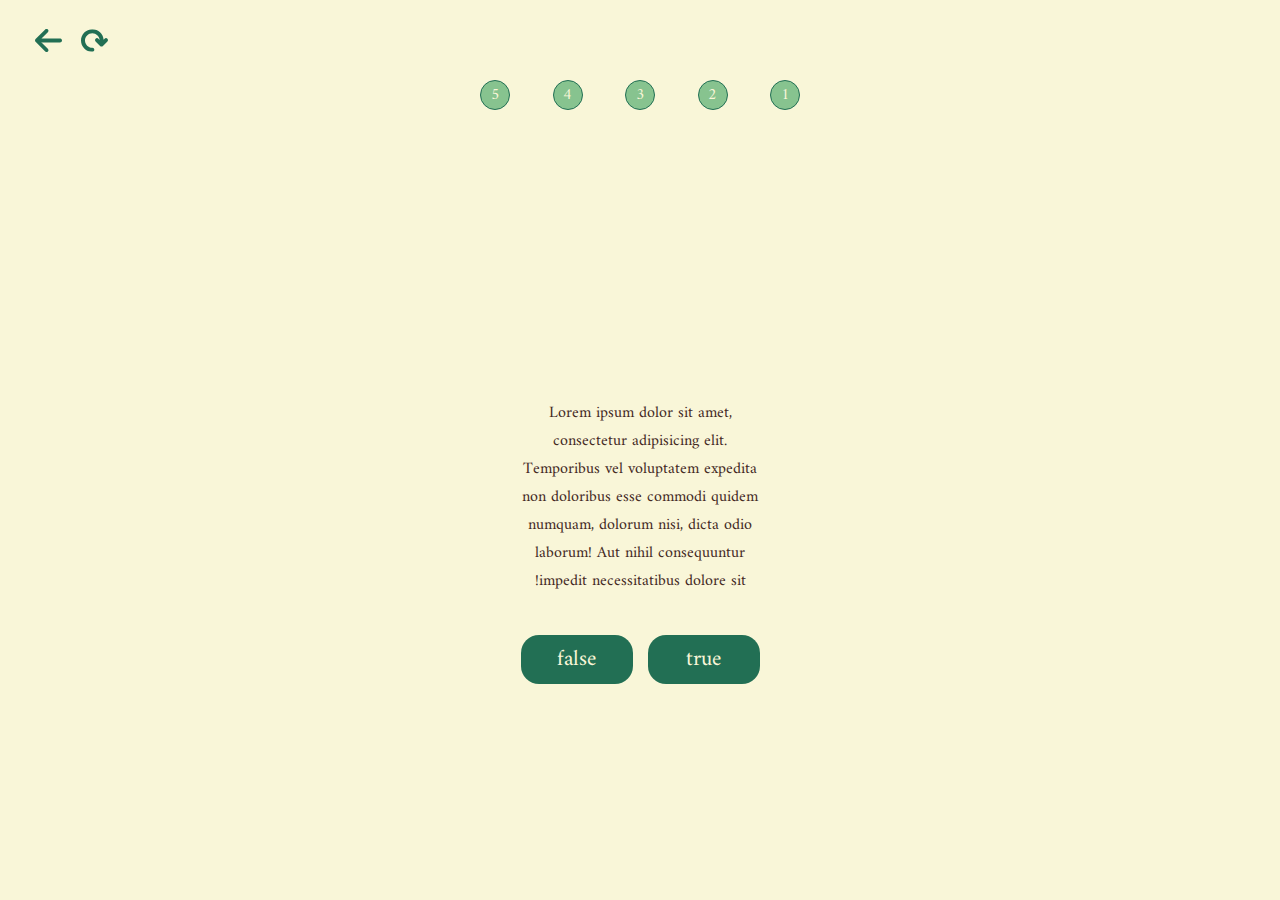
==== The-Game/the-game.html @ e327e23e "DESIGNING QUESIONS PAGE" ====
<!DOCTYPE html>
<html lang='ar' dir="rtl">

    <head>
        <meta charset='UTF-8'>
        <meta http-equiv='Content-Type' content='text/html; charset=UTF-8'>
        <meta name='viewport' content='width=device-width, initial-scale=1.0'>
        <link rel='stylesheet' href='the-game-style.css'>
        <link rel='stylesheet' href='the.game-queries.css'>
        <link href="https://fonts.googleapis.com/css2?family=Amiri:wght@400;700&display=swap" rel="stylesheet">
        <title>تحليل الخاطر</title>
    </head>

    <body>
        <nav>
            <div class="nav-item ">
                <a href="">
                    <img class="nav-function" src="../resouces/redo.svg" alt="redo test">
                </a>
            </div>
            <div class="nav-item ">
                <a href="">
                    <img class="nav-function" src="../resouces/back-arrow.svg" alt="back-arrow">
                </a>
            </div>
        </nav>
        <main class="container">
            <div class="center-container">
                <div class="steps-side">
                    <ul class="steps-list">
                        <li class="step">1</li>
                        <li class="step">2</li>
                        <li class="step">3</li>
                        <li class="step">4</li>
                        <li class="step">5</li>
                    </ul>
                </div>
                <div class="questions-side">
                    <div class="question-div">
                        <span class="question">Lorem ipsum dolor sit amet, consectetur adipisicing elit. Temporibus vel voluptatem expedita non doloribus esse commodi quidem numquam, dolorum nisi, dicta odio laborum! Aut nihil consequuntur impedit necessitatibus dolore sit!</span>
                    </div>
                    <div class="choices">
                        <div class="choice">true</div>
                        <div class="choice">false</div>
                    </div>
                </div>
            </div>
        </main>
    </body>
</html>
---- The-Game/the-game-style.css ----
/********************
REUSABLE & COMMON-CODE
********************/
* {
    margin: 0;
    padding: 0;
    box-sizing: border-box;
}

body {
    user-select: none;
    outline: none;
    overflow-x: hidden;
    width: 100vw;
    font-family: 'Amiri', serif;
    background-color: var(--white);
    color: var(--brown);
    text-align: center;
    margin: 0 auto;
}

:root {
    --red: #DA2C38;
    --white: #f9f6d8;
    --green: #226F54;
    --light-green: #87C38F;
    --dark-green: #1a5540;
    --brown:#43291F;
}  

.container{
    width: 94%;
    max-width: 320px;
    margin: 0 auto;
    display: flex;
    justify-content: center;
}

/********************
******* HOME *********
********************/

/****   NAV    ****/

nav{
    height: 10vh;
    width: 100%;
    display: flex;
    flex-direction: row;
    padding: 16px;
    align-items: center;
    justify-content:end ;
}

.nav-item{
    margin-left: 1.2rem;
    cursor: pointer;
}

.nav-function{
    width:27px;
    height: 27px;
}

/****   MAIN    ****/

main{
    height: 90vh;
    display: flex;
    align-items: center;
    margin: 0 auto;
    transform:translateY(-10px);
}

.center-container{
    width: 100%;
    height: 100%;
    display: flex;
    flex-direction: column;
}

.steps-side{
    flex:1;
}

.steps-list{
    display: flex;
    justify-content: space-between;
    height: 100%;
    list-style-type:none;
}

.step{
    width: 30px;
    height: 30px;
    border-radius:50%;
    background-color: var(--light-green);
    color: var(--white);
    border: 1px solid var(--green)
    
}

.questions-side{
    flex:10;
    display: flex;
    flex-direction:column ;
    justify-content: center;
}

.question-div{
    padding: 40px;
}

.choices{
    display: flex;
    width: 100%;
    gap: 15px;
    justify-content: center;
}

.choice{
    width: 35%;
    color: var(--white);
    background-color: var(--green);
    text-align: center;
    font-size: 1.4rem;
    padding:5px 16px;
    border-radius: 18px;
    cursor: pointer;
    /* to remove the blue ugly shade when pressing the button */
    -webkit-tap-highlight-color: transparent;
    text-decoration: none;
    transition: 0.7s;
}
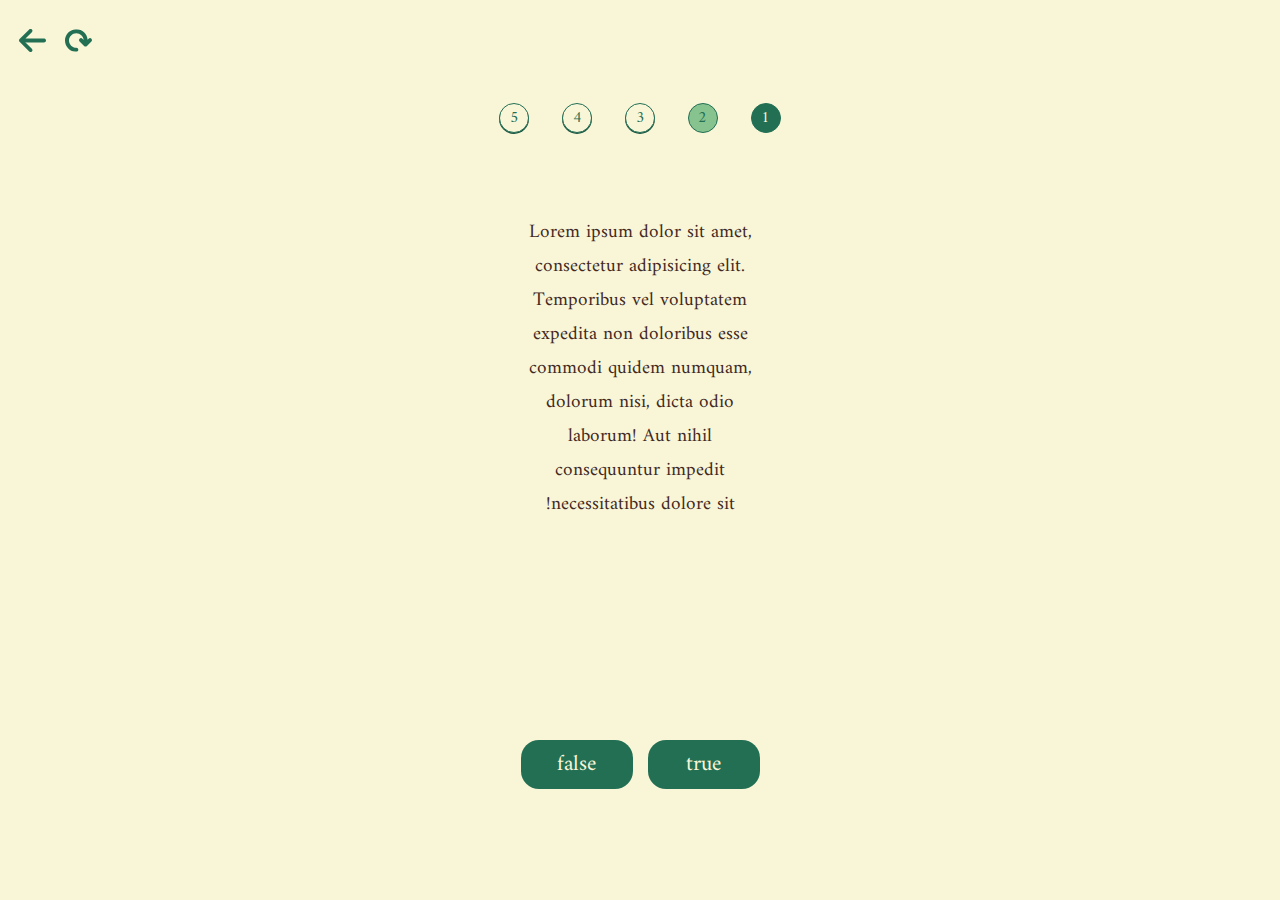
==== commit 77462f66: "DESIGN IS DONE" ====
--- a/The-Game/the-game.html
+++ b/The-Game/the-game.html
@@ -29,8 +29,8 @@
             <div class="center-container">
                 <div class="steps-side">
                     <ul class="steps-list">
-                        <li class="step">1</li>
-                        <li class="step">2</li>
+                        <li class="step-clicked">1</li>
+                        <li class="step-current">2</li>
                         <li class="step">3</li>
                         <li class="step">4</li>
                         <li class="step">5</li>
--- a/The-Game/the-game-style.css
+++ b/The-Game/the-game-style.css
@@ -47,7 +47,6 @@
     width: 100%;
     display: flex;
     flex-direction: row;
-    padding: 16px;
     align-items: center;
     justify-content:end ;
 }
@@ -65,7 +64,7 @@
 /****   MAIN    ****/
 
 main{
-    height: 90vh;
+    height: 80vh;
     display: flex;
     align-items: center;
     margin: 0 auto;
@@ -77,16 +76,22 @@
     height: 100%;
     display: flex;
     flex-direction: column;
+    justify-content: space-around;
 }
 
 .steps-side{
-    flex:1;
+    display: flex;
+    align-items: center;
+    justify-content: center;
+    height: 5vh;
+    padding-top:0.5rem;
 }
 
 .steps-list{
+    /* TODO: the width will depend on the number of steps */
+    width: 88%;
     display: flex;
     justify-content: space-between;
-    height: 100%;
     list-style-type:none;
 }
 
@@ -94,21 +99,49 @@
     width: 30px;
     height: 30px;
     border-radius:50%;
-    background-color: var(--light-green);
-    color: var(--white);
-    border: 1px solid var(--green)
-    
+    background-color: var(--white);
+    color: var(--green);
+    border: 1px solid var(--green);
+    box-shadow: 0 1px var(--dark-green);
 }
 
+.step-clicked{
+    width: 30px;
+    height: 30px;
+    border-radius:50%;
+    background-color: var(--green);
+    color: var(--white);
+    border: 1px solid var(--green);
+    box-shadow: 0 0px var(--dark-green);
+    translate:transformY(1px);
+}
+
+.step-current{
+    width: 30px;
+    height: 30px;
+    border-radius:50%;
+    color: var(--green);
+    background-color: var(--light-green);
+    border: 1px solid var(--green);
+    box-shadow: 0 0px var(--dark-green);
+    translate:transformY(1px);
+}
+
+
 .questions-side{
-    flex:10;
+    height: 70vh;
     display: flex;
     flex-direction:column ;
-    justify-content: center;
+    justify-content: space-between;
+    padding-top: 1rem;
 }
 
 .question-div{
     padding: 40px;
+}
+
+.question{
+    font-size: 1.2rem;
 }
 
 .choices{
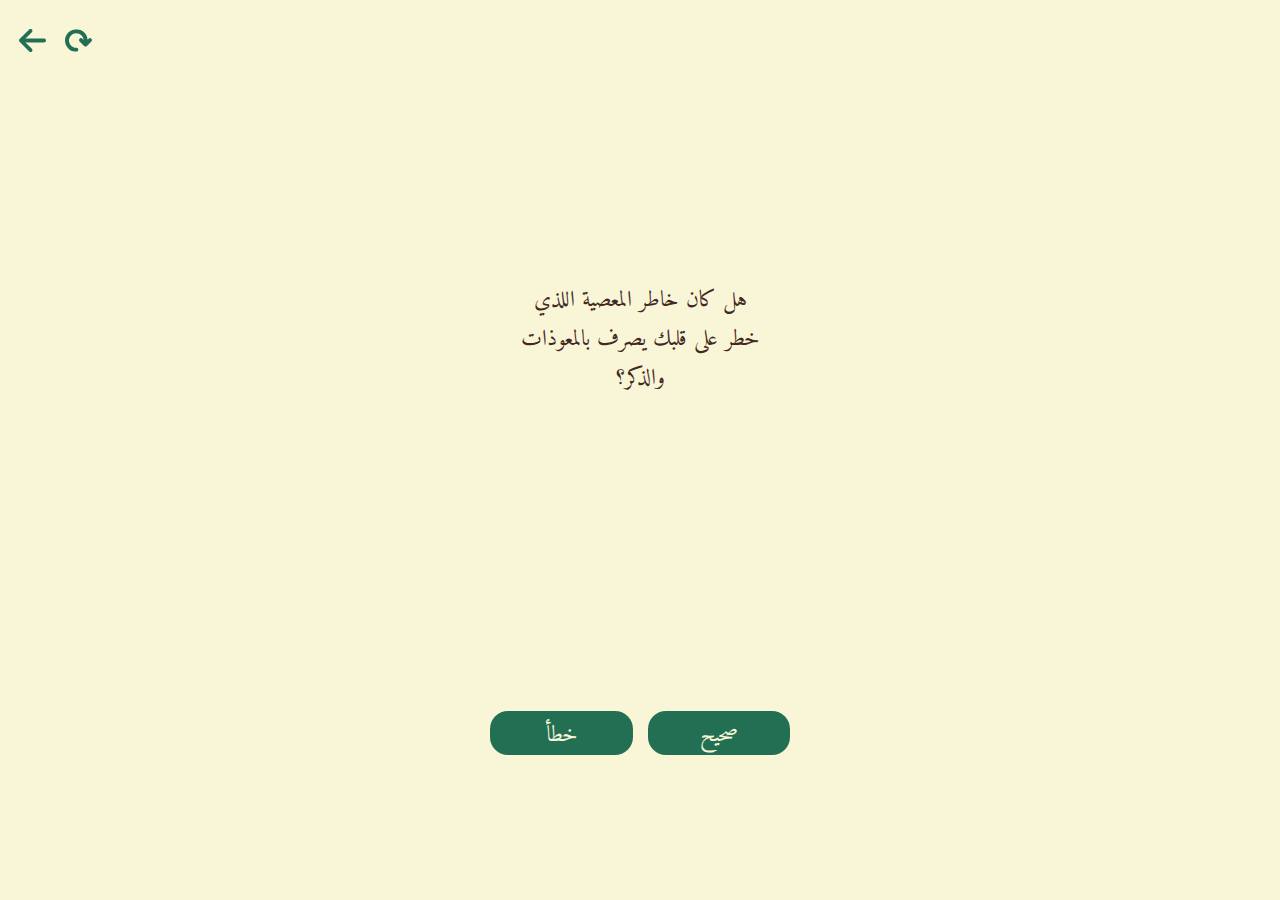
==== commit a97b7dc0: "THE LOGIC OF THE GAME IS DONE" ====
--- a/The-Game/the-game.html
+++ b/The-Game/the-game.html
@@ -1,51 +1,41 @@
-
 <!DOCTYPE html>
 <html lang='ar' dir="rtl">
 
-    <head>
-        <meta charset='UTF-8'>
-        <meta http-equiv='Content-Type' content='text/html; charset=UTF-8'>
-        <meta name='viewport' content='width=device-width, initial-scale=1.0'>
-        <link rel='stylesheet' href='the-game-style.css'>
-        <link rel='stylesheet' href='the.game-queries.css'>
-        <link href="https://fonts.googleapis.com/css2?family=Amiri:wght@400;700&display=swap" rel="stylesheet">
-        <title>تحليل الخاطر</title>
-    </head>
+<head>
+    <meta charset='UTF-8'>
+    <meta http-equiv='Content-Type' content='text/html; charset=UTF-8'>
+    <meta name='viewport' content='width=device-width, initial-scale=1.0'>
+    <link rel='stylesheet' href='the-game-style.css' crossorigin="anonymous">
+    <!-- <link rel='stylesheet' href='the-game-queries.css'> -->
+    <link href="https://fonts.googleapis.com/css2?family=Amiri:wght@400;700&display=swap" rel="stylesheet">
+    <title>تحليل الخاطر</title>
+</head>
 
-    <body>
-        <nav>
-            <div class="nav-item ">
-                <a href="">
-                    <img class="nav-function" src="../resouces/redo.svg" alt="redo test">
-                </a>
+<body>
+    <nav>
+        <div class="nav-item ">
+            <a href="">
+                <img class="nav-function" id="redo" src="../resouces/redo.svg" alt="redo test">
+            </a>
+        </div>
+        <div class="nav-item ">
+            <a href="">
+                <img class="nav-function" id="backward" src="../resouces/back-arrow.svg" alt="back-arrow">
+            </a>
+        </div>
+    </nav>
+    <main class="container">
+        <div class="text-side">
+            <div class="text-div">
+                <span class="text" id="text"></span>
             </div>
-            <div class="nav-item ">
-                <a href="">
-                    <img class="nav-function" src="../resouces/back-arrow.svg" alt="back-arrow">
-                </a>
+            <div class="choices" id="choices">
+                <div class="choice" id="answer-true">صحيح</div>
+                <div class="choice" id="answer-false">خطأ</div>
             </div>
-        </nav>
-        <main class="container">
-            <div class="center-container">
-                <div class="steps-side">
-                    <ul class="steps-list">
-                        <li class="step-clicked">1</li>
-                        <li class="step-current">2</li>
-                        <li class="step">3</li>
-                        <li class="step">4</li>
-                        <li class="step">5</li>
-                    </ul>
-                </div>
-                <div class="questions-side">
-                    <div class="question-div">
-                        <span class="question">Lorem ipsum dolor sit amet, consectetur adipisicing elit. Temporibus vel voluptatem expedita non doloribus esse commodi quidem numquam, dolorum nisi, dicta odio laborum! Aut nihil consequuntur impedit necessitatibus dolore sit!</span>
-                    </div>
-                    <div class="choices">
-                        <div class="choice">true</div>
-                        <div class="choice">false</div>
-                    </div>
-                </div>
-            </div>
-        </main>
-    </body>
+        </div>
+    </main>
+    <script src="the-game-code.js"></script>
+</body>
+
 </html>--- a/The-Game/the-game-style.css
+++ b/The-Game/the-game-style.css
@@ -1,6 +1,7 @@
 /********************
 REUSABLE & COMMON-CODE
 ********************/
+
 * {
     margin: 0;
     padding: 0;
@@ -26,14 +27,13 @@
     --light-green: #87C38F;
     --dark-green: #1a5540;
     --brown:#43291F;
+    --grey : #7f8c8d;
 }  
 
 .container{
     width: 94%;
     max-width: 320px;
     margin: 0 auto;
-    display: flex;
-    justify-content: center;
 }
 
 /********************
@@ -64,84 +64,28 @@
 /****   MAIN    ****/
 
 main{
-    height: 80vh;
+    height:90vh;
     display: flex;
+    justify-content: center;
     align-items: center;
     margin: 0 auto;
-    transform:translateY(-10px);
+   
 }
 
-.center-container{
-    width: 100%;
-    height: 100%;
-    display: flex;
-    flex-direction: column;
-    justify-content: space-around;
-}
-
-.steps-side{
-    display: flex;
-    align-items: center;
-    justify-content: center;
-    height: 5vh;
-    padding-top:0.5rem;
-}
-
-.steps-list{
-    /* TODO: the width will depend on the number of steps */
-    width: 88%;
-    display: flex;
-    justify-content: space-between;
-    list-style-type:none;
-}
-
-.step{
-    width: 30px;
-    height: 30px;
-    border-radius:50%;
-    background-color: var(--white);
-    color: var(--green);
-    border: 1px solid var(--green);
-    box-shadow: 0 1px var(--dark-green);
-}
-
-.step-clicked{
-    width: 30px;
-    height: 30px;
-    border-radius:50%;
-    background-color: var(--green);
-    color: var(--white);
-    border: 1px solid var(--green);
-    box-shadow: 0 0px var(--dark-green);
-    translate:transformY(1px);
-}
-
-.step-current{
-    width: 30px;
-    height: 30px;
-    border-radius:50%;
-    color: var(--green);
-    background-color: var(--light-green);
-    border: 1px solid var(--green);
-    box-shadow: 0 0px var(--dark-green);
-    translate:transformY(1px);
-}
-
-
-.questions-side{
-    height: 70vh;
+.text-side{
+    height: 60vh;
     display: flex;
     flex-direction:column ;
     justify-content: space-between;
     padding-top: 1rem;
 }
 
-.question-div{
+.text-div{
     padding: 40px;
 }
 
-.question{
-    font-size: 1.2rem;
+.text{
+    font-size: 1.4rem;
 }
 
 .choices{
@@ -149,12 +93,18 @@
     width: 100%;
     gap: 15px;
     justify-content: center;
+    max-height: 64px;
+    padding: 10px;
 }
 
 .choice{
-    width: 35%;
+    /* box-shadow: 0px 4px var(--dark-green); */
+    /* border: 1px solid var(--green); */
+    width: 100%;
     color: var(--white);
     background-color: var(--green);
+
+
     text-align: center;
     font-size: 1.4rem;
     padding:5px 16px;
@@ -165,3 +115,17 @@
     text-decoration: none;
     transition: 0.7s;
 }
+
+.choice:link,
+.choice:visited{
+    display: block;
+}
+
+/* keep it the selector hover just for styling, return it selector: hover */ 
+.choice:hover{
+    background-color: var(--dark-green);
+    /* border: 1px solid var(--dark-green); */
+    /* color: var(--white); */
+    /* box-shadow: 0px 0px; 
+    transform: translateY(4px); */
+}
